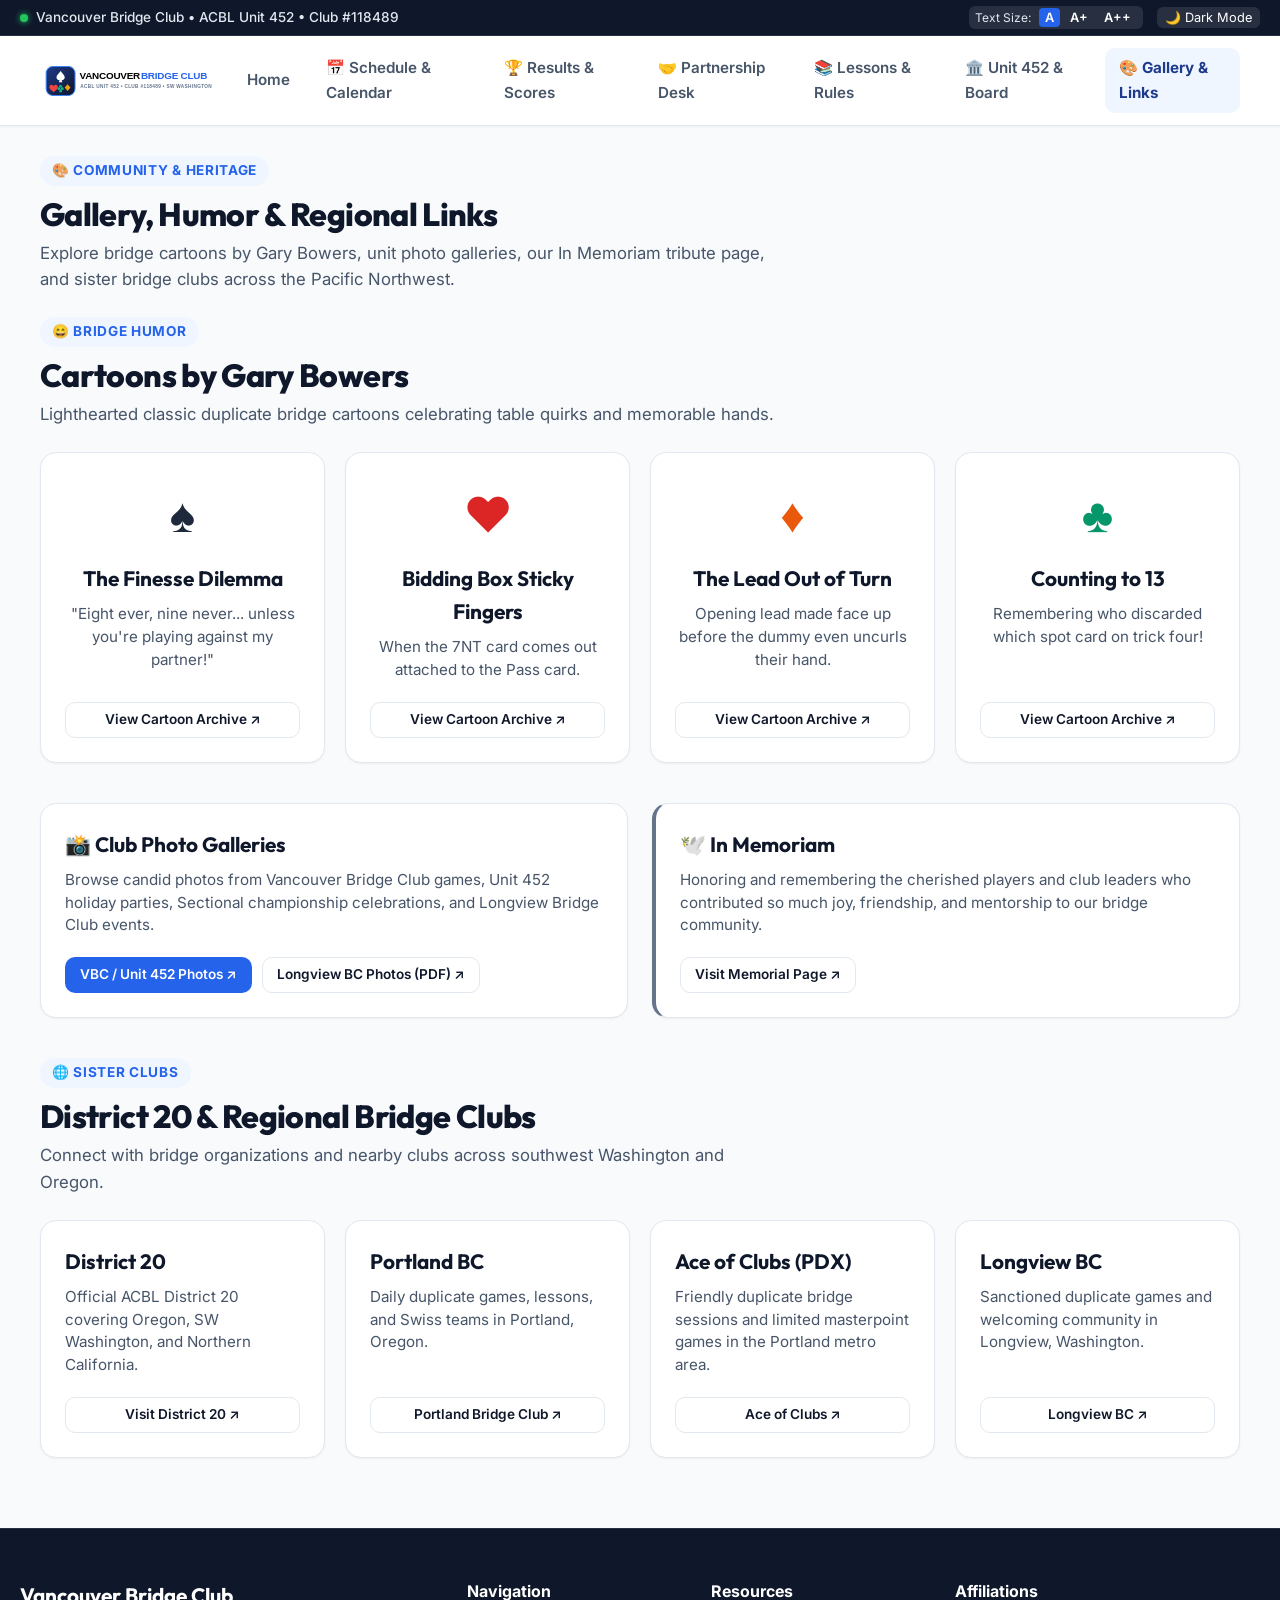
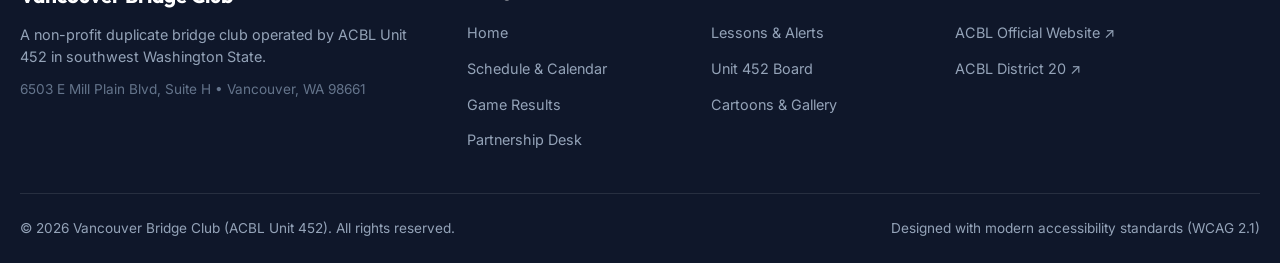
==== community.html @ ced9f714 "Initial commit: Vancouver Bridge Club website and resources" ====
<!DOCTYPE html>
<html lang="en" data-theme="light" data-text-size="normal">
<head>
  <meta charset="UTF-8">
  <meta name="viewport" content="width=device-width, initial-scale=1.0">
  <title>Gallery & Sister Clubs | Vancouver Bridge Club (ACBL Unit 452)</title>
  <meta name="description" content="Community photo gallery, Gary Bowers bridge cartoons, In Memoriam tributes, and District 20 sister club links.">
  
  <link rel="preconnect" href="https://fonts.googleapis.com">
  <link rel="preconnect" href="https://fonts.gstatic.com" crossorigin>
  <link href="https://fonts.googleapis.com/css2?family=Inter:wght@400;500;600;700&family=Outfit:wght@600;700;800&display=swap" rel="stylesheet">
  
  <link rel="stylesheet" href="css/styles.css">
</head>
<body>

  <!-- Accessibility Toolbar -->
  <div class="accessibility-bar" role="region" aria-label="Accessibility Toolbar">
    <div class="accessibility-container">
      <div class="access-club-badge">
        <span class="access-badge-dot"></span>
        <span>Vancouver Bridge Club • ACBL Unit 452 • Club #118489</span>
      </div>
      <div class="access-controls">
        <div class="font-scale-group" title="Adjust text size for easier reading">
          <span style="font-size:0.75rem; margin-right:4px;">Text Size:</span>
          <button class="font-scale-btn active" data-size="normal">A</button>
          <button class="font-scale-btn" data-size="large">A+</button>
          <button class="font-scale-btn" data-size="xlarge">A++</button>
        </div>
        <button class="theme-toggle-btn" id="theme-toggle-btn">🌙 Dark Mode</button>
      </div>
    </div>
  </div>

  <!-- Header -->
  <header class="site-header">
    <div class="header-container">
      <a href="index.html" class="brand-link">
        <img src="assets/logo.svg" alt="Vancouver Bridge Club Logo" class="brand-logo-img">
      </a>
      <button class="mobile-menu-toggle" id="mobile-menu-btn" aria-label="Toggle navigation menu">
        <svg width="24" height="24" viewBox="0 0 24 24" fill="none" stroke="currentColor" stroke-width="2">
          <path d="M4 6h16M4 12h16M4 18h16"></path>
        </svg>
      </button>
      <nav class="main-nav" id="main-nav">
        <a href="index.html" class="nav-link">Home</a>
        <a href="schedule.html" class="nav-link">📅 Schedule & Calendar</a>
        <a href="results.html" class="nav-link">🏆 Results & Scores</a>
        <a href="partnership.html" class="nav-link">🤝 Partnership Desk</a>
        <a href="learn.html" class="nav-link">📚 Lessons & Rules</a>
        <a href="governance.html" class="nav-link">🏛️ Unit 452 & Board</a>
        <a href="community.html" class="nav-link">🎨 Gallery & Links</a>
      </nav>
    </div>
  </header>

  <main class="main-container">

    <div class="section-header">
      <span class="section-tag">🎨 Community & Heritage</span>
      <h1 class="section-title">Gallery, Humor & Regional Links</h1>
      <p class="section-subtitle">
        Explore bridge cartoons by Gary Bowers, unit photo galleries, our In Memoriam tribute page, and sister bridge clubs across the Pacific Northwest.
      </p>
    </div>

    <!-- Gary Bowers Cartoons Showcase -->
    <div class="section-header">
      <span class="section-tag">😄 Bridge Humor</span>
      <h2 class="section-title">Cartoons by Gary Bowers</h2>
      <p class="section-subtitle">Lighthearted classic duplicate bridge cartoons celebrating table quirks and memorable hands.</p>
    </div>

    <div class="grid-4" style="margin-bottom: 40px;">
      <div class="card" style="text-align: center; padding: 24px;">
        <div style="font-size: 3rem; margin-bottom: 8px;"><span class="suit-pip suit-spade">♠</span></div>
        <h3 class="card-title">The Finesse Dilemma</h3>
        <p class="card-desc">"Eight ever, nine never... unless you're playing against my partner!"</p>
        <a href="https://acbld20.org/vbc/Gallery/Bowers_Cartoons/index.html" target="_blank" rel="noopener" class="btn btn-outline btn-sm">View Cartoon Archive ↗</a>
      </div>

      <div class="card" style="text-align: center; padding: 24px;">
        <div style="font-size: 3rem; margin-bottom: 8px;"><span class="suit-pip suit-heart">♥</span></div>
        <h3 class="card-title">Bidding Box Sticky Fingers</h3>
        <p class="card-desc">When the 7NT card comes out attached to the Pass card.</p>
        <a href="https://acbld20.org/vbc/Gallery/Bowers_Cartoons/index.html" target="_blank" rel="noopener" class="btn btn-outline btn-sm">View Cartoon Archive ↗</a>
      </div>

      <div class="card" style="text-align: center; padding: 24px;">
        <div style="font-size: 3rem; margin-bottom: 8px;"><span class="suit-pip suit-diamond">♦</span></div>
        <h3 class="card-title">The Lead Out of Turn</h3>
        <p class="card-desc">Opening lead made face up before the dummy even uncurls their hand.</p>
        <a href="https://acbld20.org/vbc/Gallery/Bowers_Cartoons/index.html" target="_blank" rel="noopener" class="btn btn-outline btn-sm">View Cartoon Archive ↗</a>
      </div>

      <div class="card" style="text-align: center; padding: 24px;">
        <div style="font-size: 3rem; margin-bottom: 8px;"><span class="suit-pip suit-club">♣</span></div>
        <h3 class="card-title">Counting to 13</h3>
        <p class="card-desc">Remembering who discarded which spot card on trick four!</p>
        <a href="https://acbld20.org/vbc/Gallery/Bowers_Cartoons/index.html" target="_blank" rel="noopener" class="btn btn-outline btn-sm">View Cartoon Archive ↗</a>
      </div>
    </div>

    <!-- Photo Galleries & Memorial Section -->
    <div class="grid-2" style="margin-bottom: 40px;">
      <!-- Photo Gallery -->
      <div class="card">
        <h3 class="card-title">📸 Club Photo Galleries</h3>
        <p class="card-desc">
          Browse candid photos from Vancouver Bridge Club games, Unit 452 holiday parties, Sectional championship celebrations, and Longview Bridge Club events.
        </p>
        <div style="display: flex; gap: 10px; flex-wrap: wrap;">
          <a href="https://acbld20.org/vbc/U452_photo_gallery.html" target="_blank" rel="noopener" class="btn btn-primary btn-sm">
            VBC / Unit 452 Photos ↗
          </a>
          <a href="https://acbld20.org/lbc/Photo_Gallery.pdf" target="_blank" rel="noopener" class="btn btn-outline btn-sm">
            Longview BC Photos (PDF) ↗
          </a>
        </div>
      </div>

      <!-- In Memoriam -->
      <div class="card" style="border-left: 4px solid #64748b;">
        <h3 class="card-title">🕊️ In Memoriam</h3>
        <p class="card-desc">
          Honoring and remembering the cherished players and club leaders who contributed so much joy, friendship, and mentorship to our bridge community.
        </p>
        <a href="https://acbld20.org/vbc/Gallery/In_Memoriam/index.html" target="_blank" rel="noopener" class="btn btn-outline btn-sm" style="align-self: flex-start;">
          Visit Memorial Page ↗
        </a>
      </div>
    </div>

    <!-- Sister Clubs & Regional Organizations -->
    <div class="section-header">
      <span class="section-tag">🌐 Sister Clubs</span>
      <h2 class="section-title">District 20 & Regional Bridge Clubs</h2>
      <p class="section-subtitle">Connect with bridge organizations and nearby clubs across southwest Washington and Oregon.</p>
    </div>

    <div class="grid-4" style="margin-bottom: 40px;">
      <!-- District 20 -->
      <div class="card">
        <h3 class="card-title">District 20</h3>
        <p class="card-desc">Official ACBL District 20 covering Oregon, SW Washington, and Northern California.</p>
        <a href="https://web2.acbld20.org/index.html" target="_blank" rel="noopener" class="btn btn-outline btn-sm">Visit District 20 ↗</a>
      </div>

      <!-- Portland Bridge Club -->
      <div class="card">
        <h3 class="card-title">Portland BC</h3>
        <p class="card-desc">Daily duplicate games, lessons, and Swiss teams in Portland, Oregon.</p>
        <a href="https://www.bridgewebs.com/portland/" target="_blank" rel="noopener" class="btn btn-outline btn-sm">Portland Bridge Club ↗</a>
      </div>

      <!-- Ace of Clubs (Portland) -->
      <div class="card">
        <h3 class="card-title">Ace of Clubs (PDX)</h3>
        <p class="card-desc">Friendly duplicate bridge sessions and limited masterpoint games in the Portland metro area.</p>
        <a href="http://www.bridgewebs.com/cgi-bin/bwom/bw.cgi?club=aceofclubs/" target="_blank" rel="noopener" class="btn btn-outline btn-sm">Ace of Clubs ↗</a>
      </div>

      <!-- Longview Bridge Club -->
      <div class="card">
        <h3 class="card-title">Longview BC</h3>
        <p class="card-desc">Sanctioned duplicate games and welcoming community in Longview, Washington.</p>
        <a href="https://web2.acbld20.org/lbc/LBC_home.html" target="_blank" rel="noopener" class="btn btn-outline btn-sm">Longview BC ↗</a>
      </div>
    </div>

  </main>

  <!-- Footer -->
  <footer class="site-footer">
    <div class="footer-container">
      <div class="footer-brand">
        <h3>Vancouver Bridge Club</h3>
        <p style="font-size: 0.9rem; line-height: 1.5; margin-bottom: 12px;">
          A non-profit duplicate bridge club operated by ACBL Unit 452 in southwest Washington State.
        </p>
        <p style="font-size: 0.85rem; color: #64748b;">
          6503 E Mill Plain Blvd, Suite H • Vancouver, WA 98661
        </p>
      </div>
      <div class="footer-links-col">
        <h4>Navigation</h4>
        <ul class="footer-links-list">
          <li><a href="index.html">Home</a></li>
          <li><a href="schedule.html">Schedule & Calendar</a></li>
          <li><a href="results.html">Game Results</a></li>
          <li><a href="partnership.html">Partnership Desk</a></li>
        </ul>
      </div>
      <div class="footer-links-col">
        <h4>Resources</h4>
        <ul class="footer-links-list">
          <li><a href="learn.html">Lessons & Alerts</a></li>
          <li><a href="governance.html">Unit 452 Board</a></li>
          <li><a href="community.html">Cartoons & Gallery</a></li>
        </ul>
      </div>
      <div class="footer-links-col">
        <h4>Affiliations</h4>
        <ul class="footer-links-list">
          <li><a href="https://www.acbl.org/" target="_blank" rel="noopener">ACBL Official Website ↗</a></li>
          <li><a href="https://web2.acbld20.org/" target="_blank" rel="noopener">ACBL District 20 ↗</a></li>
        </ul>
      </div>
    </div>
    <div class="footer-bottom">
      <div>&copy; 2026 Vancouver Bridge Club (ACBL Unit 452). All rights reserved.</div>
      <div>Designed with modern accessibility standards (WCAG 2.1)</div>
    </div>
  </footer>

  <script src="js/data.js"></script>
  <script src="js/app.js"></script>
</body>
</html>
---- css/styles.css ----
/* ==========================================================================
   VANCOUVER BRIDGE CLUB (UNIT 452) - MODERN DESIGN SYSTEM
   High Accessibility, Senior-Friendly, Mobile Responsive, Clean Aesthetic
   ========================================================================== */

:root {
  /* Core Color Palette */
  --primary: #1e3a8a;          /* Classic Navy */
  --primary-hover: #1e40af;
  --primary-light: #eff6ff;
  --primary-glow: rgba(30, 58, 138, 0.15);
  
  --accent-blue: #2563eb;
  --accent-gold: #d97706;
  --accent-gold-light: #fef3c7;
  
  /* Bridge Suit Colors */
  --suit-spade: #1e293b;
  --suit-heart: #dc2626;
  --suit-diamond: #ea580c;
  --suit-club: #059669;

  /* Neutral Surface & Typography */
  --bg-main: #f8fafc;
  --bg-card: #ffffff;
  --bg-card-hover: #f1f5f9;
  --border-color: #e2e8f0;
  --border-focus: #3b82f6;
  
  --text-main: #0f172a;
  --text-muted: #475569;
  --text-subtle: #64748b;
  --text-inverse: #ffffff;

  /* Status Colors */
  --success: #16a34a;
  --success-bg: #f0fdf4;
  --warning: #ca8a04;
  --warning-bg: #fefce8;
  --danger: #dc2626;
  --danger-bg: #fef2f2;
  --info: #0284c7;
  --info-bg: #f0f9ff;

  /* Typography Sizing System */
  --font-base: 16px;
  --font-sans: 'Inter', -apple-system, BlinkMacSystemFont, 'Segoe UI', Roboto, sans-serif;
  --font-heading: 'Outfit', 'Inter', -apple-system, sans-serif;
  
  /* Elevation & Shadows */
  --shadow-sm: 0 1px 2px 0 rgba(0, 0, 0, 0.05);
  --shadow-md: 0 4px 6px -1px rgba(0, 0, 0, 0.1), 0 2px 4px -1px rgba(0, 0, 0, 0.06);
  --shadow-lg: 0 10px 15px -3px rgba(0, 0, 0, 0.1), 0 4px 6px -2px rgba(0, 0, 0, 0.05);
  --shadow-xl: 0 20px 25px -5px rgba(0, 0, 0, 0.1), 0 10px 10px -5px rgba(0, 0, 0, 0.04);
  
  /* Layout Constants */
  --radius-sm: 6px;
  --radius-md: 10px;
  --radius-lg: 16px;
  --radius-full: 9999px;
  --max-width: 1240px;
  --transition: all 0.2s cubic-bezier(0.4, 0, 0.2, 1);
}

/* Senior Accessibility Font Scalers */
html[data-text-size="large"] {
  --font-base: 18px;
}
html[data-text-size="xlarge"] {
  --font-base: 20px;
}

/* Dark Mode Theme */
html[data-theme="dark"] {
  --bg-main: #0b0f19;
  --bg-card: #151d30;
  --bg-card-hover: #1e293b;
  --border-color: #24324f;
  
  --text-main: #f8fafc;
  --text-muted: #cbd5e1;
  --text-subtle: #94a3b8;
  
  --primary: #3b82f6;
  --primary-hover: #60a5fa;
  --primary-light: rgba(59, 130, 246, 0.15);
  --shadow-md: 0 4px 10px rgba(0, 0, 0, 0.4);
  --shadow-lg: 0 10px 20px rgba(0, 0, 0, 0.5);
}

/* Reset & Base */
*, *::before, *::after {
  box-sizing: border-box;
  margin: 0;
  padding: 0;
}

body {
  font-family: var(--font-sans);
  font-size: var(--font-base);
  line-height: 1.6;
  color: var(--text-main);
  background-color: var(--bg-main);
  min-height: 100vh;
  display: flex;
  flex-direction: column;
  -webkit-font-smoothing: antialiased;
}

a {
  color: var(--primary);
  text-decoration: none;
  transition: var(--transition);
}
a:hover {
  color: var(--accent-blue);
  text-decoration: underline;
}

img, svg {
  vertical-align: middle;
  max-width: 100%;
}

button {
  font-family: inherit;
  cursor: pointer;
}

/* Accessibility Quick Toolbar (Top) */
.accessibility-bar {
  background: #0f172a;
  color: #e2e8f0;
  font-size: 0.85rem;
  padding: 6px 16px;
  border-bottom: 1px solid rgba(255,255,255,0.1);
}
.accessibility-container {
  max-width: var(--max-width);
  margin: 0 auto;
  display: flex;
  justify-content: space-between;
  align-items: center;
  flex-wrap: wrap;
  gap: 10px;
}
.access-club-badge {
  display: flex;
  align-items: center;
  gap: 8px;
  font-weight: 500;
}
.access-badge-dot {
  width: 8px;
  height: 8px;
  border-radius: 50%;
  background-color: #22c55e;
  display: inline-block;
  box-shadow: 0 0 6px #22c55e;
}
.access-controls {
  display: flex;
  align-items: center;
  gap: 14px;
}
.font-scale-group {
  display: flex;
  align-items: center;
  gap: 4px;
  background: rgba(255,255,255,0.1);
  padding: 2px 6px;
  border-radius: var(--radius-sm);
}
.font-scale-btn {
  background: none;
  border: none;
  color: #fff;
  font-weight: 600;
  padding: 2px 6px;
  border-radius: 4px;
  font-size: 0.8rem;
  transition: var(--transition);
}
.font-scale-btn:hover, .font-scale-btn.active {
  background: var(--accent-blue);
}
.theme-toggle-btn {
  background: rgba(255,255,255,0.1);
  border: none;
  color: #fff;
  padding: 3px 8px;
  border-radius: var(--radius-sm);
  font-size: 0.8rem;
  display: flex;
  align-items: center;
  gap: 6px;
}
.theme-toggle-btn:hover {
  background: rgba(255,255,255,0.2);
}

/* Main Site Header & Nav */
.site-header {
  background: var(--bg-card);
  border-bottom: 1px solid var(--border-color);
  position: sticky;
  top: 0;
  z-index: 100;
  box-shadow: var(--shadow-sm);
}
.header-container {
  max-width: var(--max-width);
  margin: 0 auto;
  padding: 12px 20px;
  display: flex;
  align-items: center;
  justify-content: space-between;
  gap: 20px;
}
.brand-link {
  display: flex;
  align-items: center;
  text-decoration: none !important;
  color: inherit;
}
.brand-logo-img {
  height: 48px;
  width: auto;
}

/* Nav Menu */
.main-nav {
  display: flex;
  align-items: center;
  gap: 8px;
}
.nav-link {
  padding: 8px 14px;
  border-radius: var(--radius-md);
  font-weight: 600;
  font-size: 0.95rem;
  color: var(--text-muted);
  display: flex;
  align-items: center;
  gap: 6px;
  text-decoration: none !important;
  transition: var(--transition);
}
.nav-link:hover {
  color: var(--primary);
  background-color: var(--primary-light);
}
.nav-link.active {
  color: var(--primary);
  background-color: var(--primary-light);
  font-weight: 700;
}
.nav-cta {
  background: var(--primary);
  color: #fff !important;
}
.nav-cta:hover {
  background: var(--primary-hover);
}

/* Mobile Nav Toggle */
.mobile-menu-toggle {
  display: none;
  background: none;
  border: 1px solid var(--border-color);
  padding: 8px;
  border-radius: var(--radius-md);
  color: var(--text-main);
}

/* Main Layout Container */
.main-container {
  max-width: var(--max-width);
  margin: 0 auto;
  padding: 30px 20px;
  flex: 1;
  width: 100%;
}

/* Section Header Styles */
.section-header {
  margin-bottom: 24px;
}
.section-tag {
  display: inline-flex;
  align-items: center;
  gap: 6px;
  font-size: 0.85rem;
  font-weight: 700;
  text-transform: uppercase;
  letter-spacing: 0.05em;
  color: var(--accent-blue);
  background: var(--primary-light);
  padding: 4px 12px;
  border-radius: var(--radius-full);
  margin-bottom: 8px;
}
.section-title {
  font-family: var(--font-heading);
  font-size: 2rem;
  font-weight: 800;
  color: var(--text-main);
  letter-spacing: -0.02em;
  line-height: 1.25;
}
.section-subtitle {
  font-size: 1.05rem;
  color: var(--text-muted);
  margin-top: 6px;
  max-width: 750px;
}

/* Hero Section (Home) */
.hero-banner {
  background: linear-gradient(135deg, #1e3a8a 0%, #0f172a 100%);
  color: #ffffff;
  border-radius: var(--radius-lg);
  padding: 40px;
  margin-bottom: 36px;
  position: relative;
  overflow: hidden;
  box-shadow: var(--shadow-lg);
}
.hero-banner::after {
  content: "♠ ♥ ♦ ♣";
  position: absolute;
  right: 20px;
  bottom: -20px;
  font-size: 6rem;
  opacity: 0.05;
  letter-spacing: 20px;
  font-family: serif;
  pointer-events: none;
}
.hero-content {
  position: relative;
  z-index: 2;
  max-width: 700px;
}
.hero-badge {
  display: inline-flex;
  align-items: center;
  gap: 8px;
  background: rgba(255, 255, 255, 0.15);
  backdrop-filter: blur(8px);
  padding: 6px 14px;
  border-radius: var(--radius-full);
  font-size: 0.85rem;
  font-weight: 600;
  margin-bottom: 16px;
  border: 1px solid rgba(255, 255, 255, 0.2);
}
.hero-title {
  font-family: var(--font-heading);
  font-size: 2.6rem;
  font-weight: 800;
  line-height: 1.15;
  margin-bottom: 14px;
  letter-spacing: -0.02em;
}
.hero-desc {
  font-size: 1.15rem;
  line-height: 1.6;
  opacity: 0.9;
  margin-bottom: 24px;
}
.hero-actions {
  display: flex;
  flex-wrap: wrap;
  gap: 12px;
}

/* Buttons */
.btn {
  display: inline-flex;
  align-items: center;
  justify-content: center;
  gap: 8px;
  padding: 10px 20px;
  border-radius: var(--radius-md);
  font-weight: 600;
  font-size: 0.95rem;
  border: 1px solid transparent;
  transition: var(--transition);
  text-decoration: none !important;
}
.btn-primary {
  background: var(--accent-blue);
  color: #fff !important;
}
.btn-primary:hover {
  background: #1d4ed8;
  transform: translateY(-1px);
  box-shadow: var(--shadow-md);
}
.btn-accent {
  background: #f59e0b;
  color: #0f172a !important;
  font-weight: 700;
}
.btn-accent:hover {
  background: #d97706;
  color: #fff !important;
}
.btn-outline-light {
  background: rgba(255,255,255,0.1);
  border-color: rgba(255,255,255,0.3);
  color: #fff !important;
}
.btn-outline-light:hover {
  background: rgba(255,255,255,0.2);
  border-color: #fff;
}
.btn-outline {
  background: transparent;
  border-color: var(--border-color);
  color: var(--text-main) !important;
}
.btn-outline:hover {
  background: var(--bg-card-hover);
  border-color: var(--border-focus);
}
.btn-sm {
  padding: 6px 14px;
  font-size: 0.85rem;
}

/* Today at the Club Highlight Card */
.today-status-card {
  background: var(--bg-card);
  border: 2px solid #3b82f6;
  border-radius: var(--radius-lg);
  padding: 24px;
  margin-bottom: 36px;
  box-shadow: var(--shadow-md);
  display: grid;
  grid-template-columns: 1fr auto;
  gap: 20px;
  align-items: center;
}
.today-header {
  display: flex;
  align-items: center;
  gap: 12px;
  margin-bottom: 8px;
}
.live-indicator {
  display: flex;
  align-items: center;
  gap: 6px;
  background: var(--success-bg);
  color: var(--success);
  font-weight: 700;
  font-size: 0.8rem;
  text-transform: uppercase;
  padding: 3px 10px;
  border-radius: var(--radius-full);
  border: 1px solid rgba(22, 163, 74, 0.2);
}
.today-games-list {
  display: flex;
  flex-direction: column;
  gap: 10px;
  margin-top: 12px;
}
.today-game-item {
  display: flex;
  align-items: center;
  gap: 14px;
  background: var(--bg-main);
  padding: 10px 16px;
  border-radius: var(--radius-md);
  border-left: 4px solid var(--accent-blue);
}
.game-time-badge {
  font-weight: 700;
  font-size: 1rem;
  color: var(--primary);
  min-width: 90px;
}
.game-info {
  flex: 1;
}
.game-title-text {
  font-weight: 700;
  color: var(--text-main);
}
.game-details-text {
  font-size: 0.85rem;
  color: var(--text-muted);
}

/* Grid Layouts */
.grid-2 {
  display: grid;
  grid-template-columns: repeat(2, 1fr);
  gap: 24px;
}
.grid-3 {
  display: grid;
  grid-template-columns: repeat(3, 1fr);
  gap: 24px;
}
.grid-4 {
  display: grid;
  grid-template-columns: repeat(4, 1fr);
  gap: 20px;
}

/* Cards */
.card {
  background: var(--bg-card);
  border: 1px solid var(--border-color);
  border-radius: var(--radius-lg);
  padding: 24px;
  box-shadow: var(--shadow-sm);
  transition: var(--transition);
  display: flex;
  flex-direction: column;
}
.card:hover {
  transform: translateY(-2px);
  box-shadow: var(--shadow-md);
  border-color: var(--border-focus);
}
.card-icon {
  width: 48px;
  height: 48px;
  border-radius: var(--radius-md);
  background: var(--primary-light);
  color: var(--primary);
  display: flex;
  align-items: center;
  justify-content: center;
  font-size: 1.4rem;
  margin-bottom: 16px;
}
.card-title {
  font-family: var(--font-heading);
  font-size: 1.3rem;
  font-weight: 700;
  margin-bottom: 8px;
  color: var(--text-main);
}
.card-desc {
  color: var(--text-muted);
  font-size: 0.95rem;
  line-height: 1.5;
  margin-bottom: 20px;
  flex: 1;
}

/* Suit Badges */
.suit-pip {
  font-weight: 800;
  display: inline-block;
}
.suit-spade { color: var(--suit-spade); }
.suit-heart { color: var(--suit-heart); }
.suit-diamond { color: var(--suit-diamond); }
.suit-club { color: var(--suit-club); }

/* Weekly Schedule Grid */
.schedule-table-card {
  background: var(--bg-card);
  border: 1px solid var(--border-color);
  border-radius: var(--radius-lg);
  overflow: hidden;
  box-shadow: var(--shadow-sm);
  margin-bottom: 30px;
}
.table-responsive {
  width: 100%;
  overflow-x: auto;
}
.modern-table {
  width: 100%;
  border-collapse: collapse;
  text-align: left;
}
.modern-table th {
  background: var(--bg-main);
  padding: 14px 18px;
  font-weight: 700;
  font-size: 0.85rem;
  text-transform: uppercase;
  letter-spacing: 0.05em;
  color: var(--text-subtle);
  border-bottom: 1px solid var(--border-color);
}
.modern-table td {
  padding: 16px 18px;
  border-bottom: 1px solid var(--border-color);
  font-size: 0.95rem;
  color: var(--text-main);
}
.modern-table tr:last-child td {
  border-bottom: none;
}
.modern-table tr:hover td {
  background: var(--bg-card-hover);
}
.badge {
  display: inline-flex;
  align-items: center;
  gap: 4px;
  padding: 3px 10px;
  border-radius: var(--radius-full);
  font-size: 0.8rem;
  font-weight: 700;
}
.badge-blue { background: #dbeafe; color: #1e40af; }
.badge-green { background: #dcfce7; color: #15803d; }
.badge-amber { background: #fef3c7; color: #b45309; }
.badge-purple { background: #f3e8ff; color: #6b21a8; }
.badge-red { background: #fee2e2; color: #991b1b; }

/* Filter Pills & Interactive Controls */
.filter-bar {
  display: flex;
  flex-wrap: wrap;
  gap: 8px;
  margin-bottom: 20px;
}
.filter-btn {
  background: var(--bg-card);
  border: 1px solid var(--border-color);
  color: var(--text-muted);
  padding: 8px 16px;
  border-radius: var(--radius-full);
  font-weight: 600;
  font-size: 0.9rem;
  transition: var(--transition);
}
.filter-btn:hover {
  border-color: var(--primary);
  color: var(--primary);
}
.filter-btn.active {
  background: var(--primary);
  color: #fff;
  border-color: var(--primary);
}

/* Calendar Grid */
.calendar-view-controls {
  display: flex;
  justify-content: space-between;
  align-items: center;
  margin-bottom: 20px;
  flex-wrap: wrap;
  gap: 14px;
}
.calendar-month-title {
  font-family: var(--font-heading);
  font-size: 1.5rem;
  font-weight: 800;
}
.calendar-grid {
  display: grid;
  grid-template-columns: repeat(7, 1fr);
  gap: 8px;
}
.cal-day-header {
  text-align: center;
  font-weight: 700;
  font-size: 0.85rem;
  text-transform: uppercase;
  color: var(--text-subtle);
  padding: 8px 0;
}
.cal-day-cell {
  background: var(--bg-card);
  border: 1px solid var(--border-color);
  border-radius: var(--radius-md);
  min-height: 110px;
  padding: 8px;
  display: flex;
  flex-direction: column;
  transition: var(--transition);
}
.cal-day-cell:hover {
  border-color: var(--border-focus);
}
.cal-day-cell.other-month {
  opacity: 0.4;
  background: var(--bg-main);
}
.cal-day-cell.today {
  border: 2px solid var(--accent-blue);
  background: var(--primary-light);
}
.cal-day-number {
  font-weight: 700;
  font-size: 0.9rem;
  margin-bottom: 6px;
}
.cal-events-list {
  display: flex;
  flex-direction: column;
  gap: 4px;
  flex: 1;
}
.cal-event-pill {
  background: var(--primary-light);
  border-left: 3px solid var(--primary);
  padding: 3px 6px;
  border-radius: 3px;
  font-size: 0.75rem;
  font-weight: 600;
  color: var(--text-main);
  cursor: pointer;
  white-space: nowrap;
  overflow: hidden;
  text-overflow: ellipsis;
  transition: var(--transition);
}
.cal-event-pill:hover {
  background: var(--primary);
  color: #fff;
}
.cal-event-pill.special {
  border-left-color: var(--accent-gold);
  background: var(--accent-gold-light);
}

/* Partnership Board */
.partnership-request-card {
  background: var(--bg-card);
  border: 1px solid var(--border-color);
  border-radius: var(--radius-lg);
  padding: 20px;
  box-shadow: var(--shadow-sm);
  display: flex;
  flex-direction: column;
  gap: 12px;
}
.partnership-top {
  display: flex;
  justify-content: space-between;
  align-items: flex-start;
}
.player-name-bold {
  font-weight: 700;
  font-size: 1.1rem;
}
.partner-contact-row {
  display: flex;
  gap: 10px;
  margin-top: 8px;
}

/* Modal Popup */
.modal-backdrop {
  position: fixed;
  top: 0;
  left: 0;
  width: 100vw;
  height: 100vh;
  background: rgba(15, 23, 42, 0.6);
  backdrop-filter: blur(4px);
  z-index: 1000;
  display: none;
  align-items: center;
  justify-content: center;
  padding: 20px;
}
.modal-backdrop.active {
  display: flex;
}
.modal-card {
  background: var(--bg-card);
  border-radius: var(--radius-lg);
  max-width: 580px;
  width: 100%;
  max-height: 90vh;
  overflow-y: auto;
  box-shadow: var(--shadow-xl);
  border: 1px solid var(--border-color);
  animation: modalFadeIn 0.2s ease-out;
}
@keyframes modalFadeIn {
  from { opacity: 0; transform: scale(0.95); }
  to { opacity: 1; transform: scale(1); }
}
.modal-header {
  padding: 20px 24px;
  border-bottom: 1px solid var(--border-color);
  display: flex;
  align-items: center;
  justify-content: space-between;
}
.modal-title {
  font-family: var(--font-heading);
  font-size: 1.4rem;
  font-weight: 700;
}
.modal-close-btn {
  background: none;
  border: none;
  font-size: 1.5rem;
  color: var(--text-subtle);
  cursor: pointer;
  padding: 4px;
  line-height: 1;
}
.modal-body {
  padding: 24px;
}
.form-group {
  margin-bottom: 16px;
}
.form-label {
  display: block;
  font-weight: 600;
  font-size: 0.9rem;
  margin-bottom: 6px;
  color: var(--text-main);
}
.form-control {
  width: 100%;
  padding: 10px 14px;
  border-radius: var(--radius-md);
  border: 1px solid var(--border-color);
  font-size: 0.95rem;
  background: var(--bg-main);
  color: var(--text-main);
  font-family: inherit;
  transition: var(--transition);
}
.form-control:focus {
  outline: none;
  border-color: var(--primary);
  box-shadow: 0 0 0 3px var(--primary-glow);
}

/* Site Footer */
.site-footer {
  background: #0f172a;
  color: #94a3b8;
  padding: 50px 20px 24px;
  border-top: 1px solid rgba(255,255,255,0.1);
  margin-top: auto;
}
.footer-container {
  max-width: var(--max-width);
  margin: 0 auto;
  display: grid;
  grid-template-columns: 2fr 1fr 1fr 1.5fr;
  gap: 40px;
  margin-bottom: 40px;
}
.footer-brand h3 {
  color: #fff;
  font-family: var(--font-heading);
  font-size: 1.3rem;
  margin-bottom: 12px;
}
.footer-links-col h4 {
  color: #fff;
  font-size: 1rem;
  font-weight: 700;
  margin-bottom: 16px;
}
.footer-links-list {
  list-style: none;
  display: flex;
  flex-direction: column;
  gap: 10px;
}
.footer-links-list a {
  color: #94a3b8;
  font-size: 0.9rem;
}
.footer-links-list a:hover {
  color: #fff;
}
.footer-bottom {
  max-width: var(--max-width);
  margin: 0 auto;
  padding-top: 24px;
  border-top: 1px solid rgba(255,255,255,0.1);
  display: flex;
  justify-content: space-between;
  align-items: center;
  flex-wrap: wrap;
  gap: 14px;
  font-size: 0.85rem;
}

/* Responsive Media Queries */
@media (max-width: 1024px) {
  .grid-4 { grid-template-columns: repeat(2, 1fr); }
  .grid-3 { grid-template-columns: repeat(2, 1fr); }
  .footer-container { grid-template-columns: 1fr 1fr; }
}

@media (max-width: 768px) {
  .main-nav {
    display: none;
    position: absolute;
    top: 100%;
    left: 0;
    width: 100%;
    background: var(--bg-card);
    flex-direction: column;
    padding: 16px;
    border-bottom: 1px solid var(--border-color);
    box-shadow: var(--shadow-lg);
  }
  .main-nav.open {
    display: flex;
  }
  .mobile-menu-toggle {
    display: block;
  }
  .grid-2, .grid-3, .grid-4 {
    grid-template-columns: 1fr;
  }
  .today-status-card {
    grid-template-columns: 1fr;
  }
  .hero-banner {
    padding: 24px;
  }
  .hero-title {
    font-size: 1.9rem;
  }
  .footer-container {
    grid-template-columns: 1fr;
  }
  .calendar-grid {
    gap: 4px;
  }
  .cal-day-cell {
    min-height: 80px;
    padding: 4px;
  }
  .cal-event-pill {
    font-size: 0.65rem;
    padding: 2px 4px;
  }
}
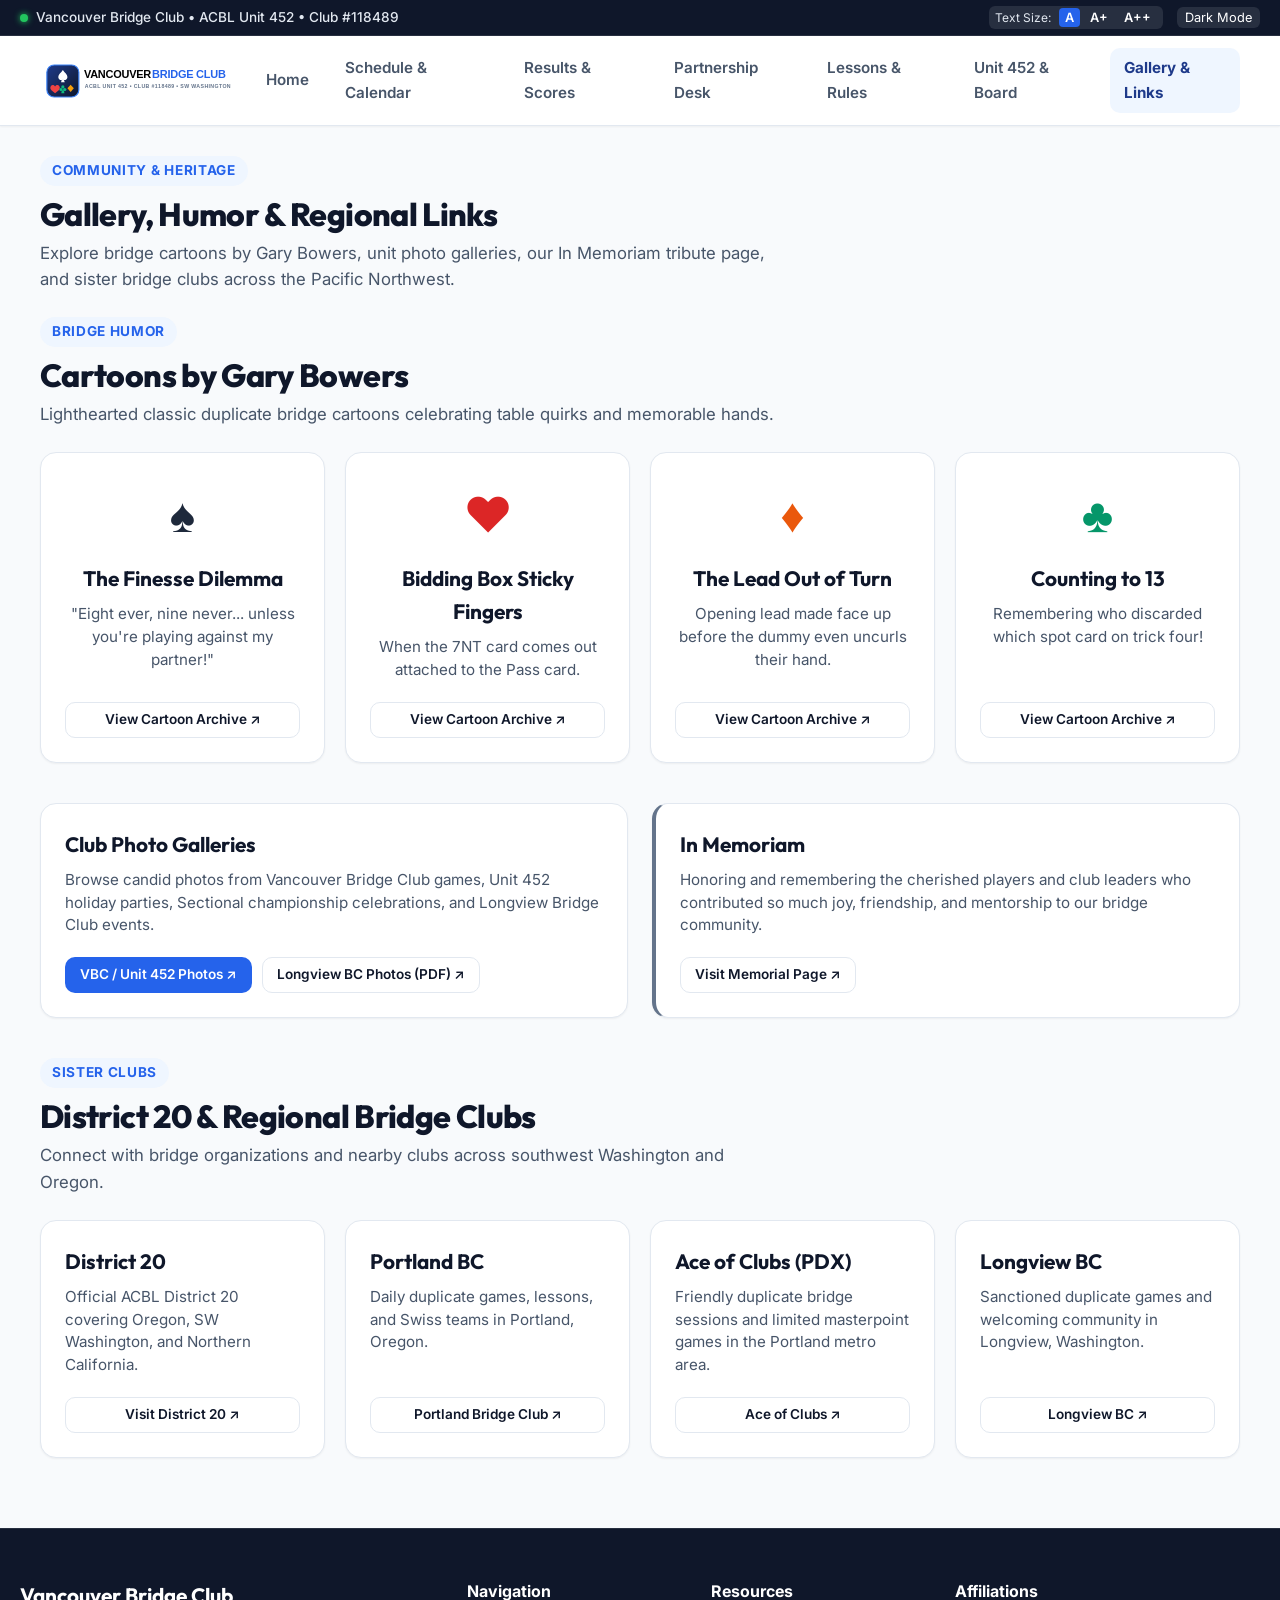
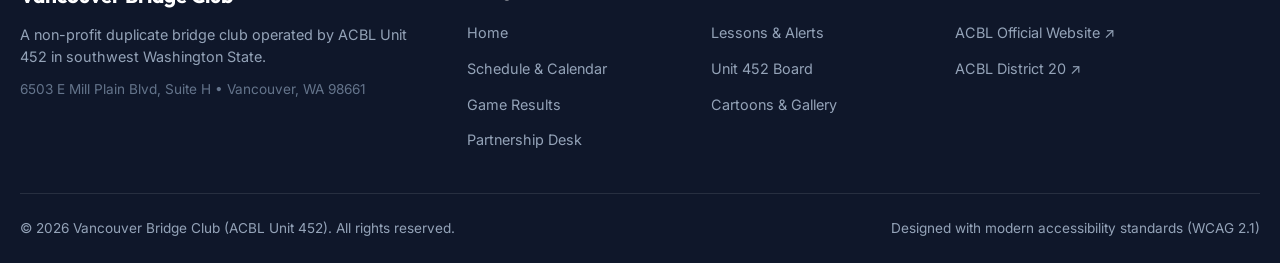
==== commit faf382b4: "Remove all emojis across website and navigation" ====
--- a/community.html
+++ b/community.html
@@ -28,7 +28,7 @@
           <button class="font-scale-btn" data-size="large">A+</button>
           <button class="font-scale-btn" data-size="xlarge">A++</button>
         </div>
-        <button class="theme-toggle-btn" id="theme-toggle-btn">🌙 Dark Mode</button>
+        <button class="theme-toggle-btn" id="theme-toggle-btn">Dark Mode</button>
       </div>
     </div>
   </div>
@@ -46,12 +46,12 @@
       </button>
       <nav class="main-nav" id="main-nav">
         <a href="index.html" class="nav-link">Home</a>
-        <a href="schedule.html" class="nav-link">📅 Schedule & Calendar</a>
-        <a href="results.html" class="nav-link">🏆 Results & Scores</a>
-        <a href="partnership.html" class="nav-link">🤝 Partnership Desk</a>
-        <a href="learn.html" class="nav-link">📚 Lessons & Rules</a>
-        <a href="governance.html" class="nav-link">🏛️ Unit 452 & Board</a>
-        <a href="community.html" class="nav-link">🎨 Gallery & Links</a>
+        <a href="schedule.html" class="nav-link">Schedule & Calendar</a>
+        <a href="results.html" class="nav-link">Results & Scores</a>
+        <a href="partnership.html" class="nav-link">Partnership Desk</a>
+        <a href="learn.html" class="nav-link">Lessons & Rules</a>
+        <a href="governance.html" class="nav-link">Unit 452 & Board</a>
+        <a href="community.html" class="nav-link">Gallery & Links</a>
       </nav>
     </div>
   </header>
@@ -59,7 +59,7 @@
   <main class="main-container">
 
     <div class="section-header">
-      <span class="section-tag">🎨 Community & Heritage</span>
+      <span class="section-tag">Community & Heritage</span>
       <h1 class="section-title">Gallery, Humor & Regional Links</h1>
       <p class="section-subtitle">
         Explore bridge cartoons by Gary Bowers, unit photo galleries, our In Memoriam tribute page, and sister bridge clubs across the Pacific Northwest.
@@ -68,7 +68,7 @@
 
     <!-- Gary Bowers Cartoons Showcase -->
     <div class="section-header">
-      <span class="section-tag">😄 Bridge Humor</span>
+      <span class="section-tag">Bridge Humor</span>
       <h2 class="section-title">Cartoons by Gary Bowers</h2>
       <p class="section-subtitle">Lighthearted classic duplicate bridge cartoons celebrating table quirks and memorable hands.</p>
     </div>
@@ -107,7 +107,7 @@
     <div class="grid-2" style="margin-bottom: 40px;">
       <!-- Photo Gallery -->
       <div class="card">
-        <h3 class="card-title">📸 Club Photo Galleries</h3>
+        <h3 class="card-title">Club Photo Galleries</h3>
         <p class="card-desc">
           Browse candid photos from Vancouver Bridge Club games, Unit 452 holiday parties, Sectional championship celebrations, and Longview Bridge Club events.
         </p>
@@ -123,7 +123,7 @@
 
       <!-- In Memoriam -->
       <div class="card" style="border-left: 4px solid #64748b;">
-        <h3 class="card-title">🕊️ In Memoriam</h3>
+        <h3 class="card-title">In Memoriam</h3>
         <p class="card-desc">
           Honoring and remembering the cherished players and club leaders who contributed so much joy, friendship, and mentorship to our bridge community.
         </p>
@@ -135,7 +135,7 @@
 
     <!-- Sister Clubs & Regional Organizations -->
     <div class="section-header">
-      <span class="section-tag">🌐 Sister Clubs</span>
+      <span class="section-tag">Sister Clubs</span>
       <h2 class="section-title">District 20 & Regional Bridge Clubs</h2>
       <p class="section-subtitle">Connect with bridge organizations and nearby clubs across southwest Washington and Oregon.</p>
     </div>
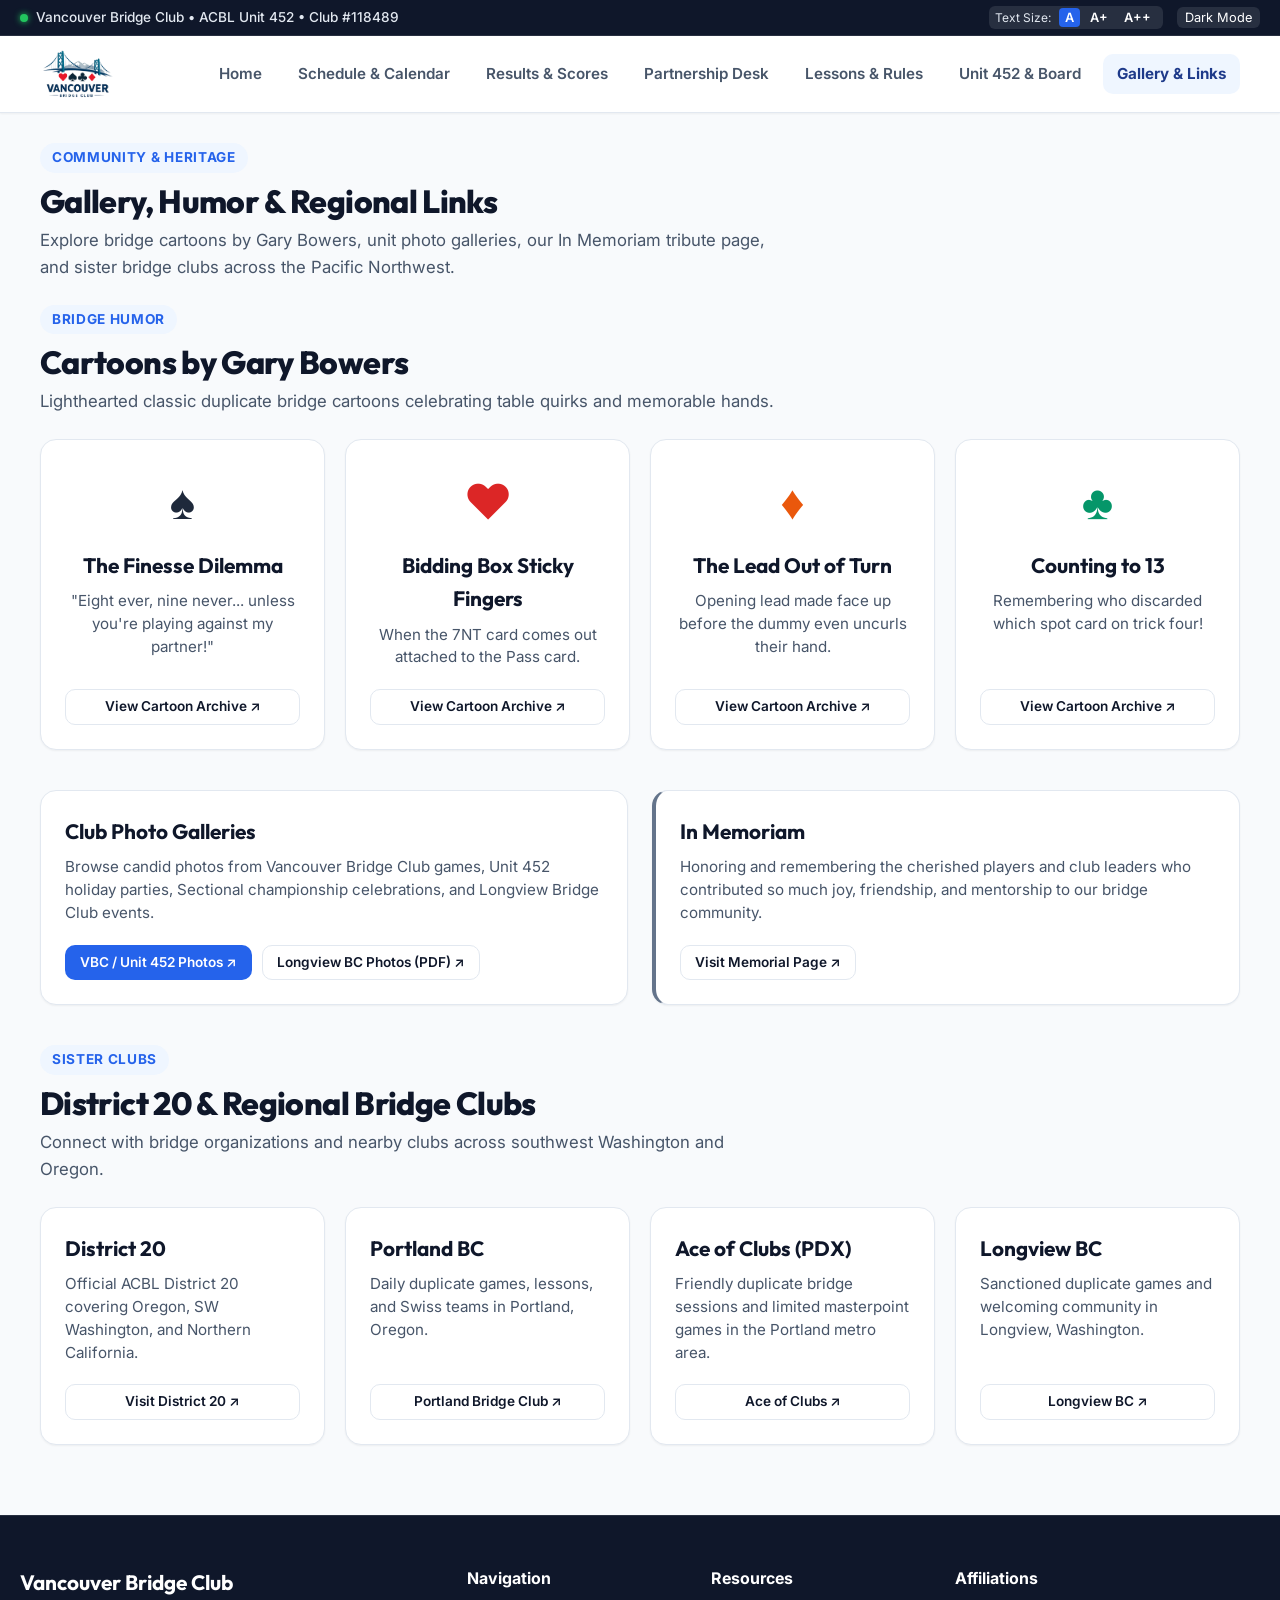
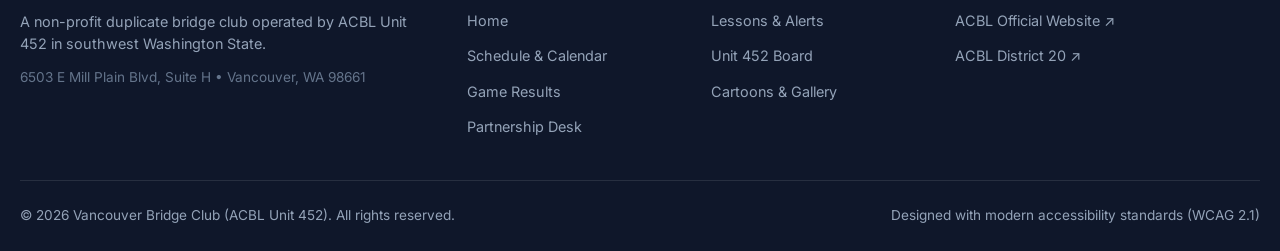
==== commit 6a691c54: "Update official Vancouver Bridge Club logo across all pages" ====
--- a/community.html
+++ b/community.html
@@ -37,7 +37,7 @@
   <header class="site-header">
     <div class="header-container">
       <a href="index.html" class="brand-link">
-        <img src="assets/logo.svg" alt="Vancouver Bridge Club Logo" class="brand-logo-img">
+        <img src="assets/logo.png" alt="Vancouver Bridge Club Logo" class="brand-logo-img">
       </a>
       <button class="mobile-menu-toggle" id="mobile-menu-btn" aria-label="Toggle navigation menu">
         <svg width="24" height="24" viewBox="0 0 24 24" fill="none" stroke="currentColor" stroke-width="2">
--- a/css/styles.css
+++ b/css/styles.css
@@ -224,8 +224,17 @@
   color: inherit;
 }
 .brand-logo-img {
-  height: 48px;
+  height: 52px;
   width: auto;
+  object-fit: contain;
+  display: block;
+  transition: var(--transition);
+}
+[data-theme="dark"] .brand-logo-img {
+  background: #ffffff;
+  padding: 4px 8px;
+  border-radius: var(--radius-md);
+  box-shadow: var(--shadow-sm);
 }
 
 /* Nav Menu */
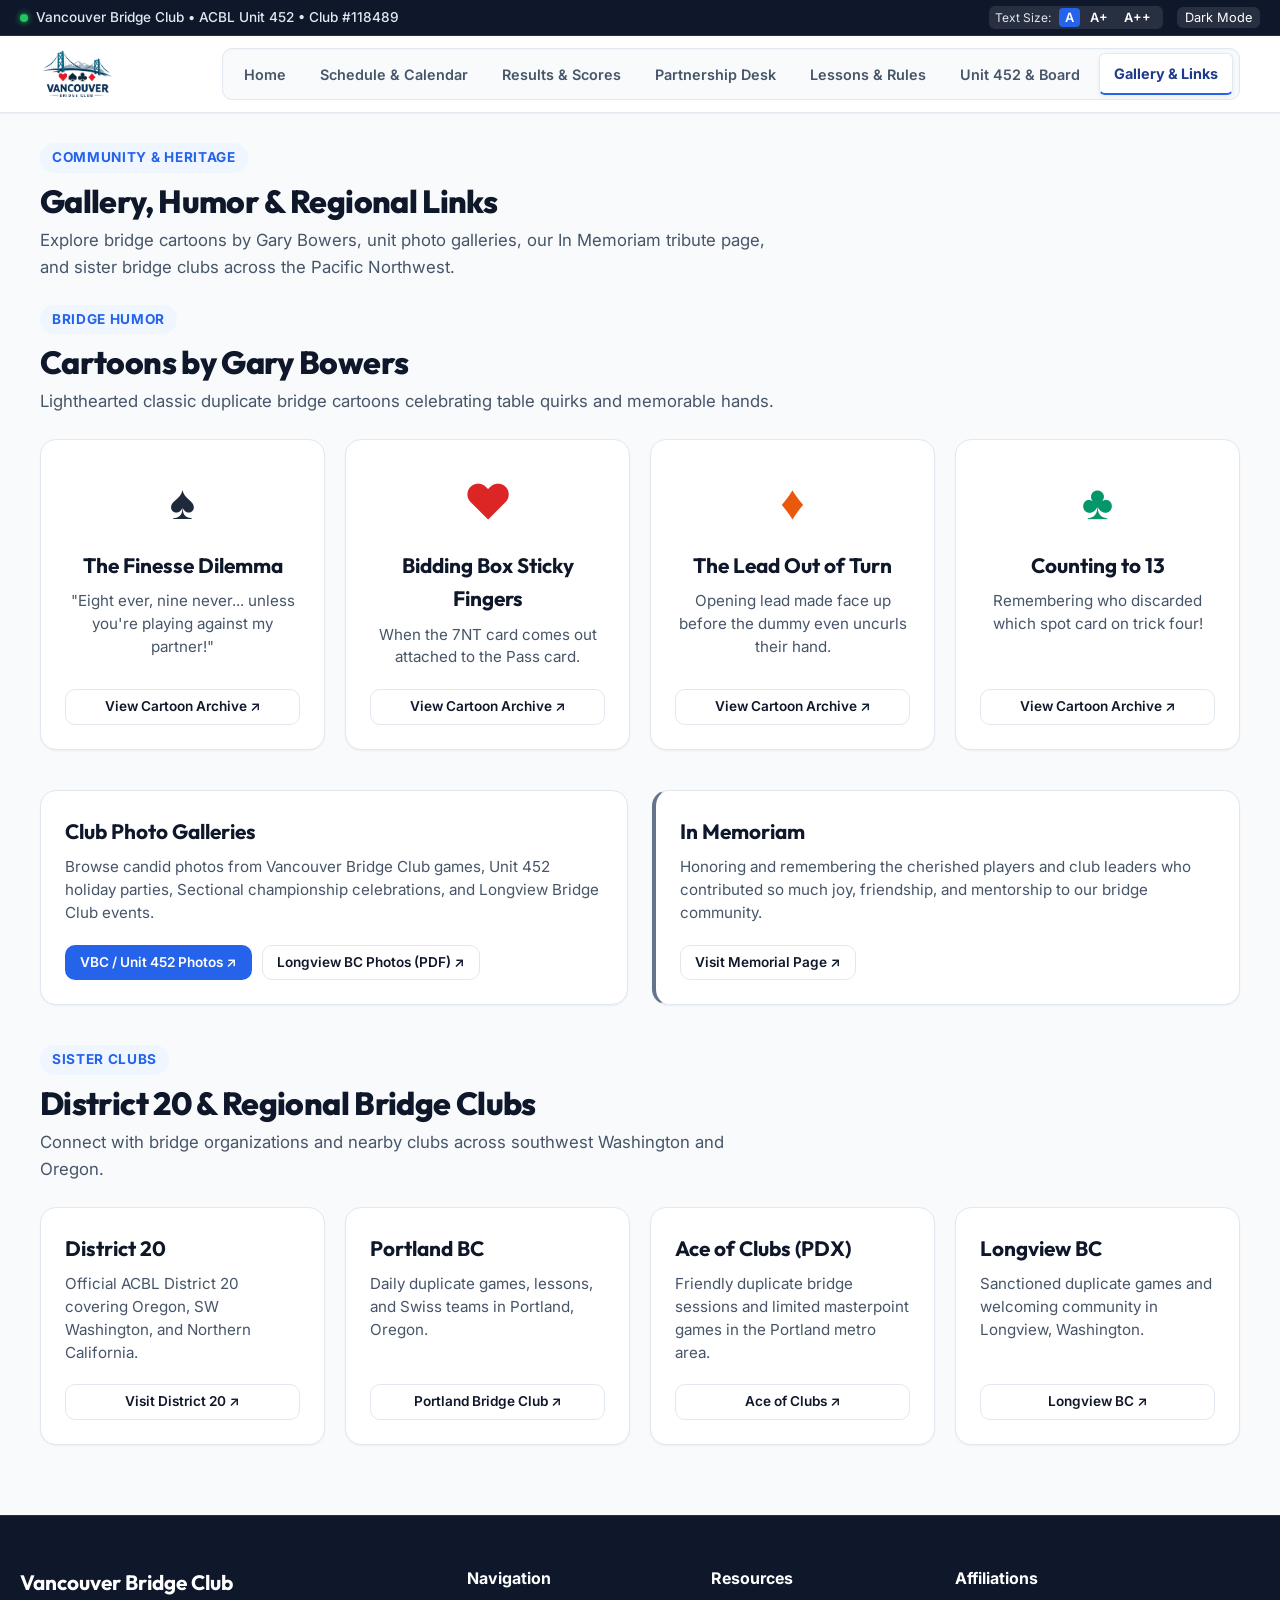
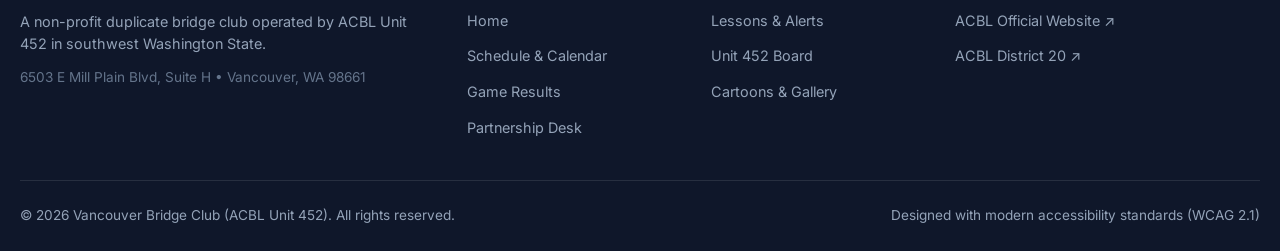
==== commit ccb1a4c9: "Transform header navigation into structured tab strip" ====
--- a/community.html
+++ b/community.html
@@ -51,7 +51,7 @@
         <a href="partnership.html" class="nav-link">Partnership Desk</a>
         <a href="learn.html" class="nav-link">Lessons & Rules</a>
         <a href="governance.html" class="nav-link">Unit 452 & Board</a>
-        <a href="community.html" class="nav-link">Gallery & Links</a>
+        <a href="community.html" class="nav-link active">Gallery & Links</a>
       </nav>
     </div>
   </header>
--- a/css/styles.css
+++ b/css/styles.css
@@ -237,39 +237,67 @@
   box-shadow: var(--shadow-sm);
 }
 
-/* Nav Menu */
+/* Nav Menu Tab Strip */
 .main-nav {
   display: flex;
   align-items: center;
-  gap: 8px;
+  gap: 4px;
+  background: var(--bg-main);
+  padding: 4px 6px;
+  border-radius: var(--radius-md);
+  border: 1px solid var(--border-color);
+  box-shadow: inset 0 1px 2px rgba(0, 0, 0, 0.03);
 }
 .nav-link {
   padding: 8px 14px;
-  border-radius: var(--radius-md);
+  border-radius: var(--radius-sm);
   font-weight: 600;
-  font-size: 0.95rem;
+  font-size: 0.9rem;
   color: var(--text-muted);
-  display: flex;
-  align-items: center;
-  gap: 6px;
+  display: inline-flex;
+  align-items: center;
+  justify-content: center;
+  white-space: nowrap;
   text-decoration: none !important;
   transition: var(--transition);
+  border: 1px solid transparent;
+  background: transparent;
+  position: relative;
 }
 .nav-link:hover {
   color: var(--primary);
-  background-color: var(--primary-light);
+  background-color: rgba(255, 255, 255, 0.85);
+  border-color: var(--border-color);
+  box-shadow: 0 1px 3px rgba(0, 0, 0, 0.04);
 }
 .nav-link.active {
   color: var(--primary);
-  background-color: var(--primary-light);
-  font-weight: 700;
-}
-.nav-cta {
-  background: var(--primary);
-  color: #fff !important;
-}
-.nav-cta:hover {
-  background: var(--primary-hover);
+  background-color: var(--bg-card);
+  font-weight: 700;
+  border-color: var(--border-color);
+  box-shadow: 0 2px 5px rgba(0, 0, 0, 0.06);
+  border-bottom: 2px solid var(--accent-blue);
+}
+
+[data-theme="dark"] .main-nav {
+  background: #090d16;
+  border-color: #1e293b;
+  box-shadow: inset 0 1px 2px rgba(0, 0, 0, 0.4);
+}
+[data-theme="dark"] .nav-link {
+  color: #94a3b8;
+}
+[data-theme="dark"] .nav-link:hover {
+  color: #f8fafc;
+  background-color: #1e293b;
+  border-color: #334155;
+}
+[data-theme="dark"] .nav-link.active {
+  color: #60a5fa;
+  background-color: #1e293b;
+  border-color: #334155;
+  border-bottom: 2px solid #3b82f6;
+  box-shadow: 0 2px 6px rgba(0, 0, 0, 0.4);
 }
 
 /* Mobile Nav Toggle */
